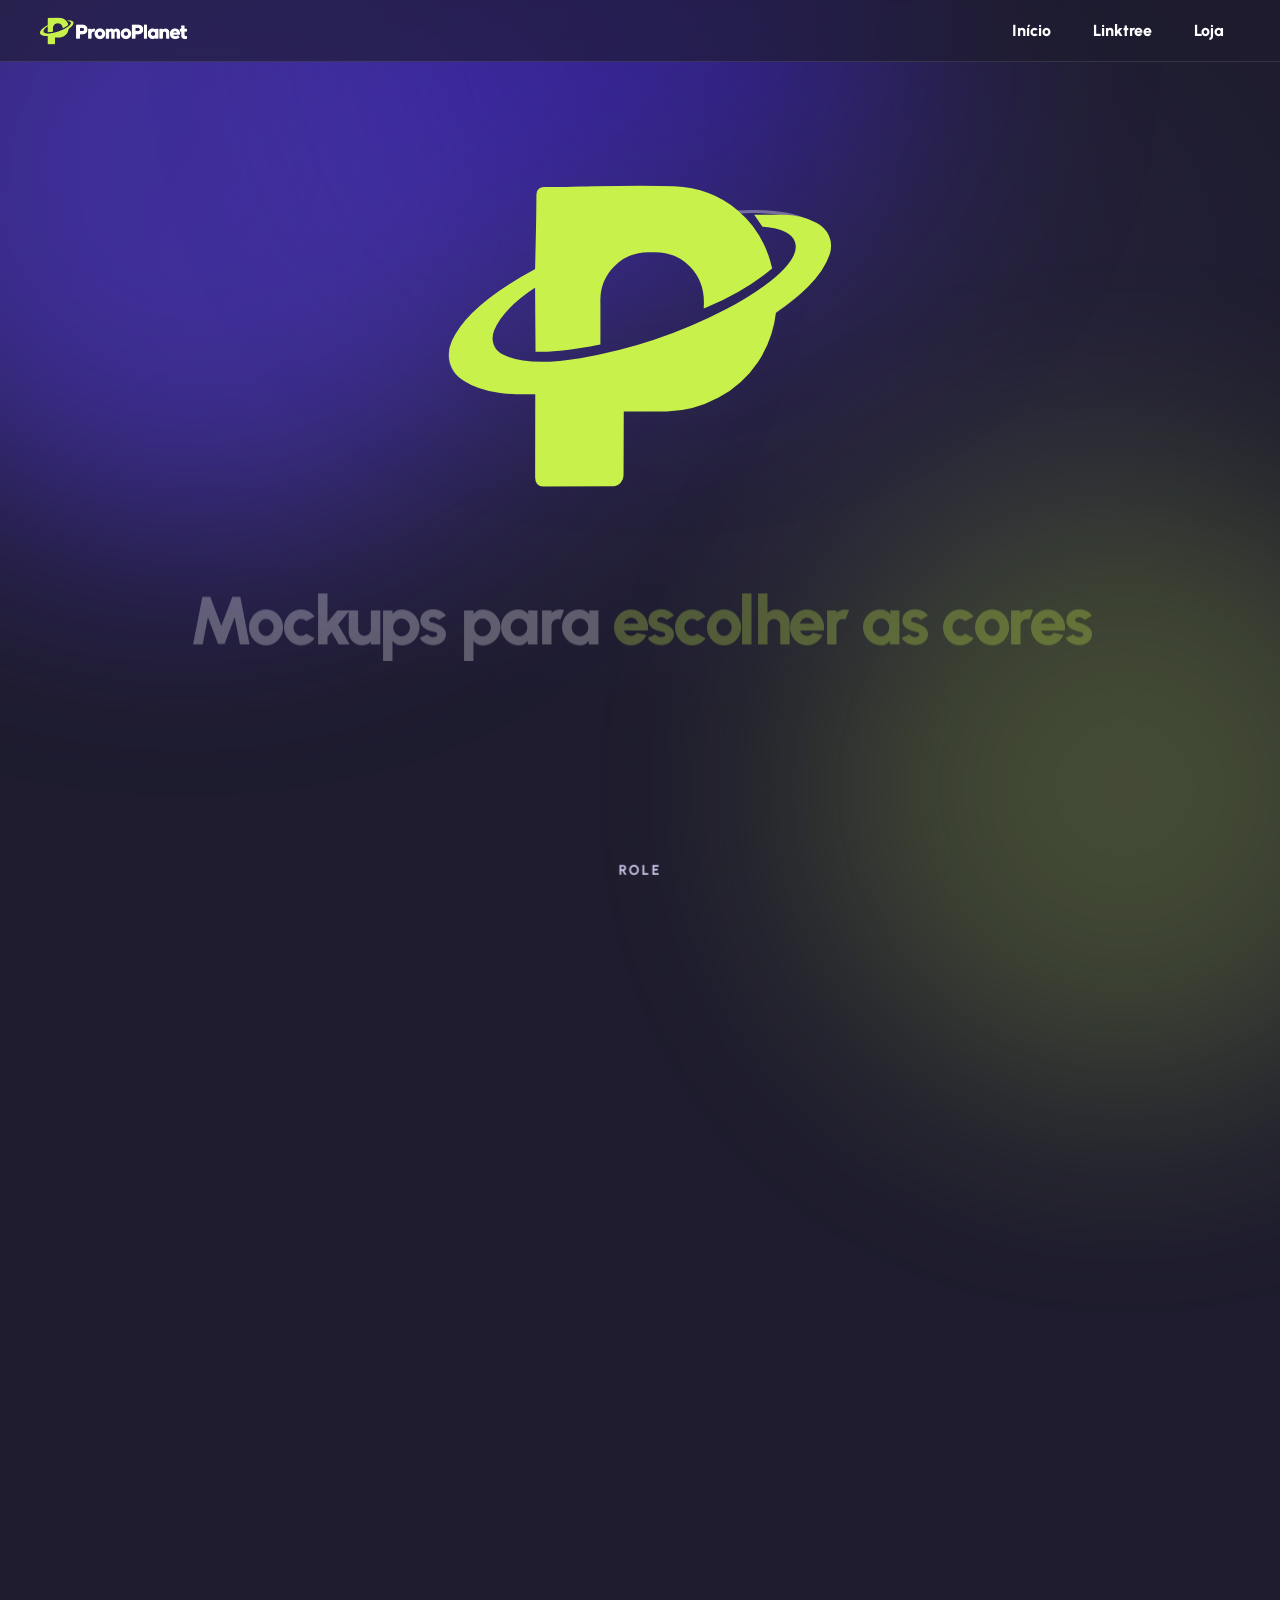
==== index.html @ d2e9e65b "feat: animated PromoPlanet mockups (Linktree in 3 colours, store in 4 styles)" ====
<!doctype html><html lang="pt-BR"><head><meta charset="utf-8"><meta http-equiv="refresh" content="0;url=linktree-previa-oficial/INICIO.html"><title>PromoPlanet · Mockups</title><style>body{margin:0;min-height:100vh;display:grid;place-items:center;background:#1E1C2E;color:#fff;font:700 20px system-ui,sans-serif}a{color:#C9F14B}</style></head><body><p>Abrindo os mockups… <a href="linktree-previa-oficial/INICIO.html">clique aqui se não abrir sozinho</a>.</p></body></html>
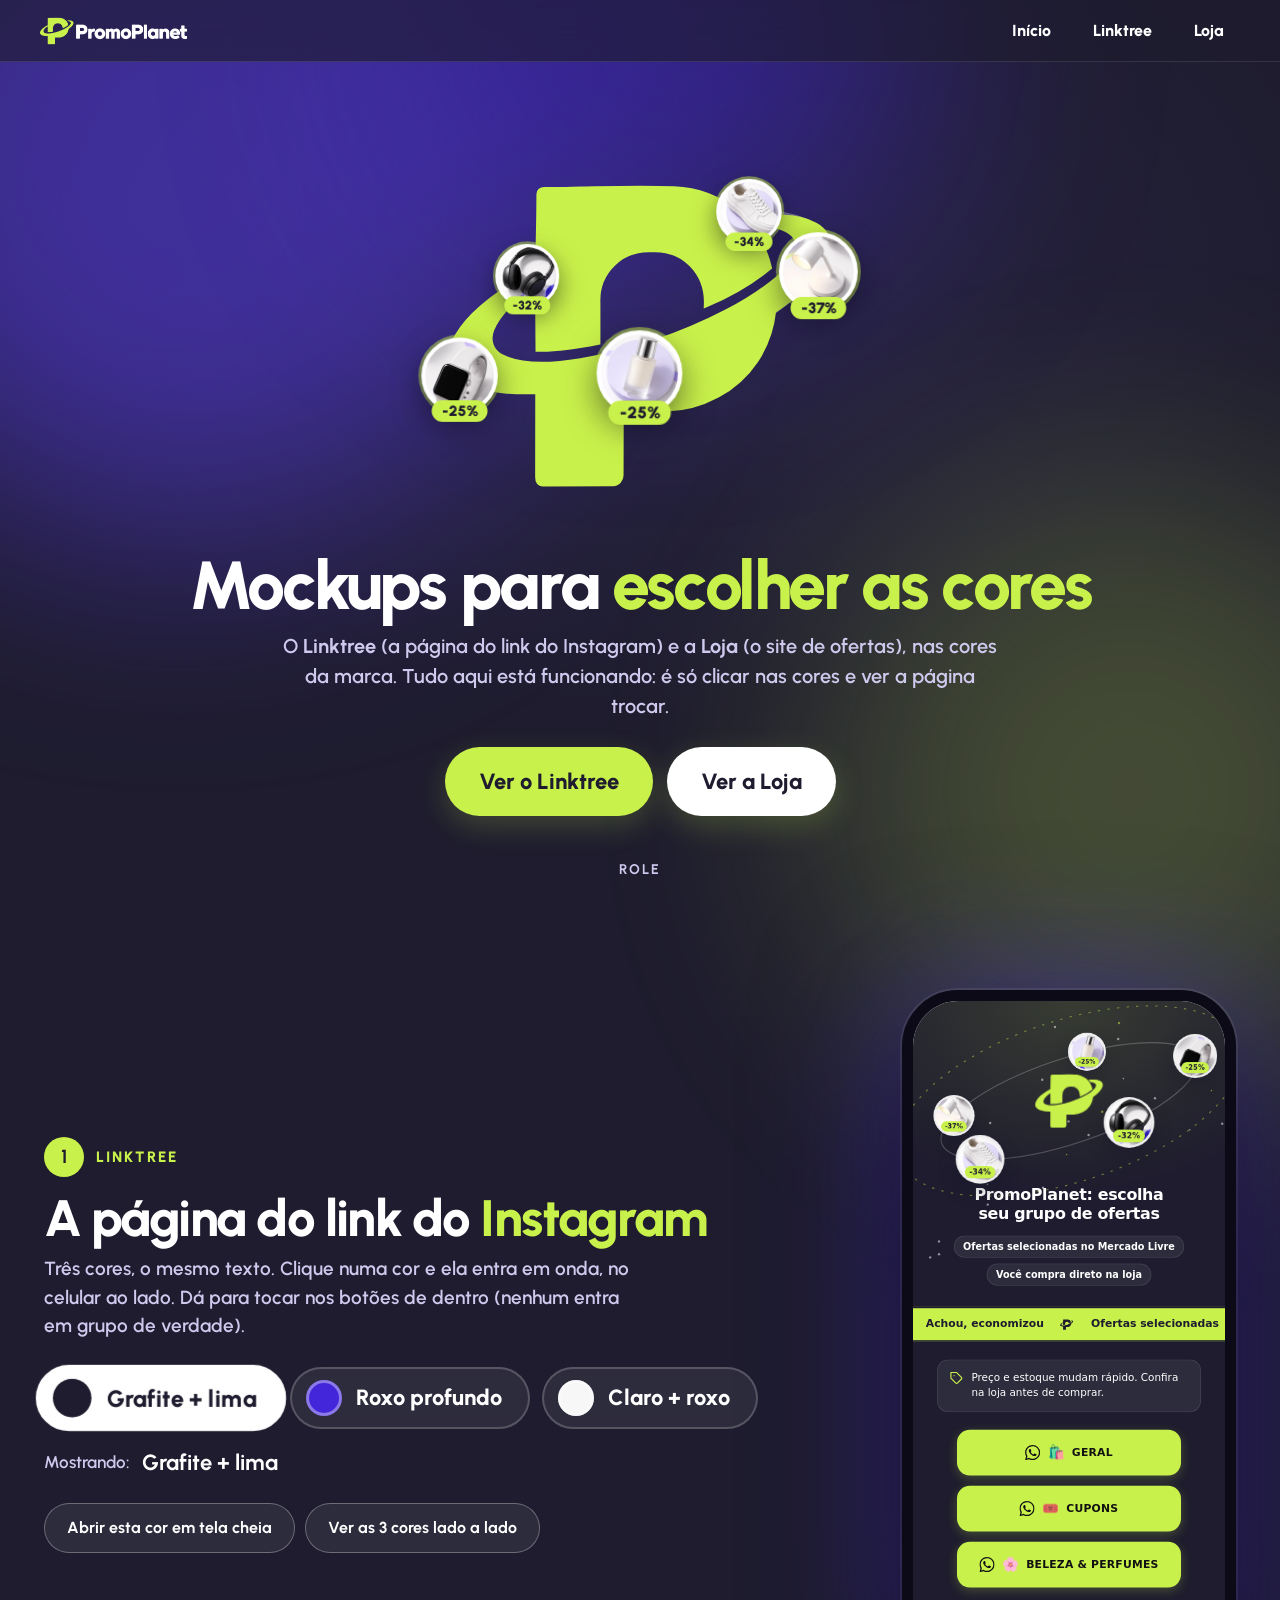
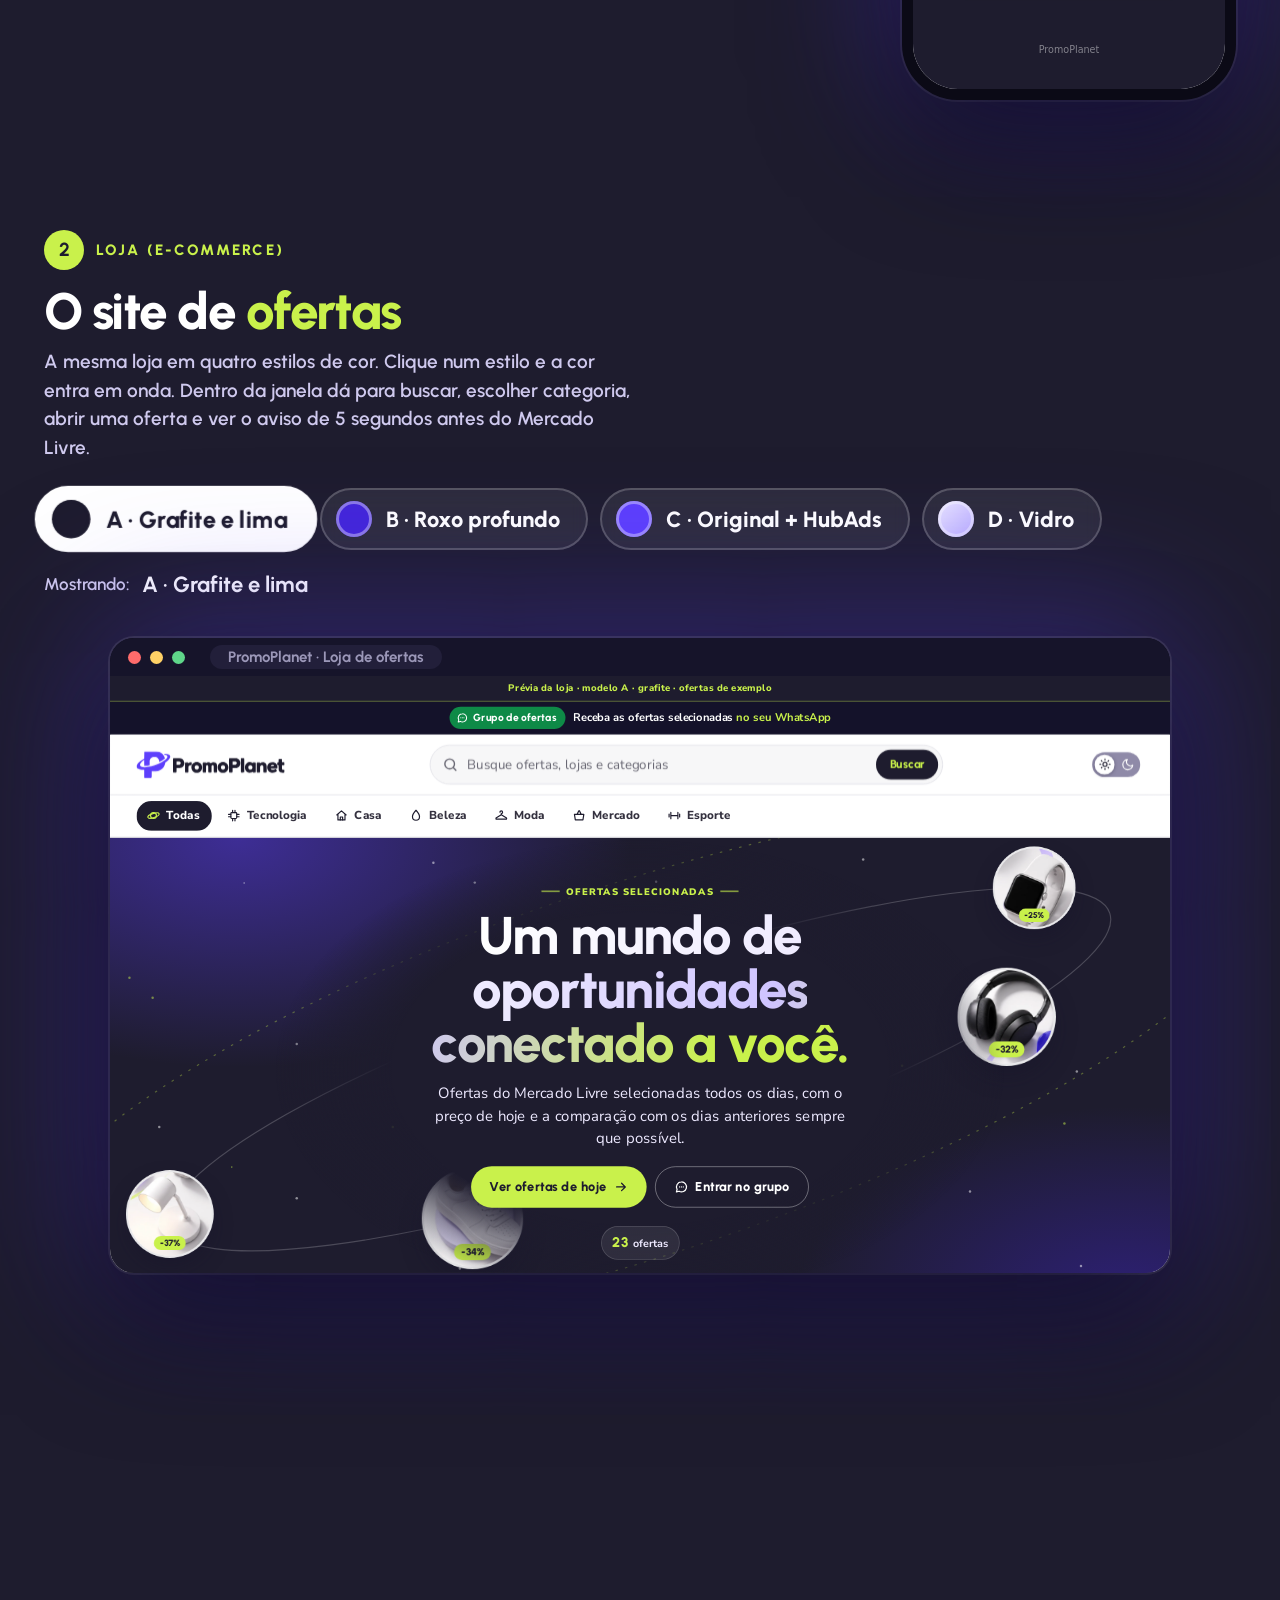
==== commit e130c900: "feat: link preview card (Open Graph image, title and description)" ====
--- a/index.html
+++ b/index.html
@@ -1 +1,21 @@
-<!doctype html><html lang="pt-BR"><head><meta charset="utf-8"><meta http-equiv="refresh" content="0;url=linktree-previa-oficial/INICIO.html"><title>PromoPlanet · Mockups</title><style>body{margin:0;min-height:100vh;display:grid;place-items:center;background:#1E1C2E;color:#fff;font:700 20px system-ui,sans-serif}a{color:#C9F14B}</style></head><body><p>Abrindo os mockups… <a href="linktree-previa-oficial/INICIO.html">clique aqui se não abrir sozinho</a>.</p></body></html>
+<!doctype html>
+<html lang="pt-BR"><head><meta charset="utf-8">
+<meta name="viewport" content="width=device-width,initial-scale=1">
+<title>PromoPlanet · Mockups para escolher as cores</title>
+<meta name="description" content="Linktree em 3 cores e Loja em 4 estilos, tudo funcionando. Clique e veja animado.">
+<meta property="og:type" content="website">
+<meta property="og:site_name" content="PromoPlanet">
+<meta property="og:locale" content="pt_BR">
+<meta property="og:title" content="PromoPlanet · Mockups para escolher as cores">
+<meta property="og:description" content="Linktree em 3 cores e Loja em 4 estilos, tudo funcionando. Clique e veja animado.">
+<meta property="og:url" content="https://eolemos.github.io/apresenta-ao-promoplanet/">
+<meta property="og:image" content="https://eolemos.github.io/apresenta-ao-promoplanet/og-image.jpg">
+<meta property="og:image:type" content="image/jpeg">
+<meta property="og:image:width" content="1200">
+<meta property="og:image:height" content="630">
+<meta property="og:image:alt" content="Mockups da PromoPlanet: Linktree e loja em varias cores">
+<meta name="twitter:card" content="summary_large_image">
+<script>location.replace("linktree-previa-oficial/INICIO.html"+location.search+location.hash)</script>
+<noscript><meta http-equiv="refresh" content="0;url=linktree-previa-oficial/INICIO.html"></noscript>
+<style>body{margin:0;min-height:100vh;display:grid;place-items:center;background:#1E1C2E;color:#fff;font:700 20px system-ui,sans-serif}a{color:#C9F14B}</style></head>
+<body><p>Abrindo os mockups… <a href="linktree-previa-oficial/INICIO.html">clique aqui se não abrir sozinho</a>.</p></body></html>
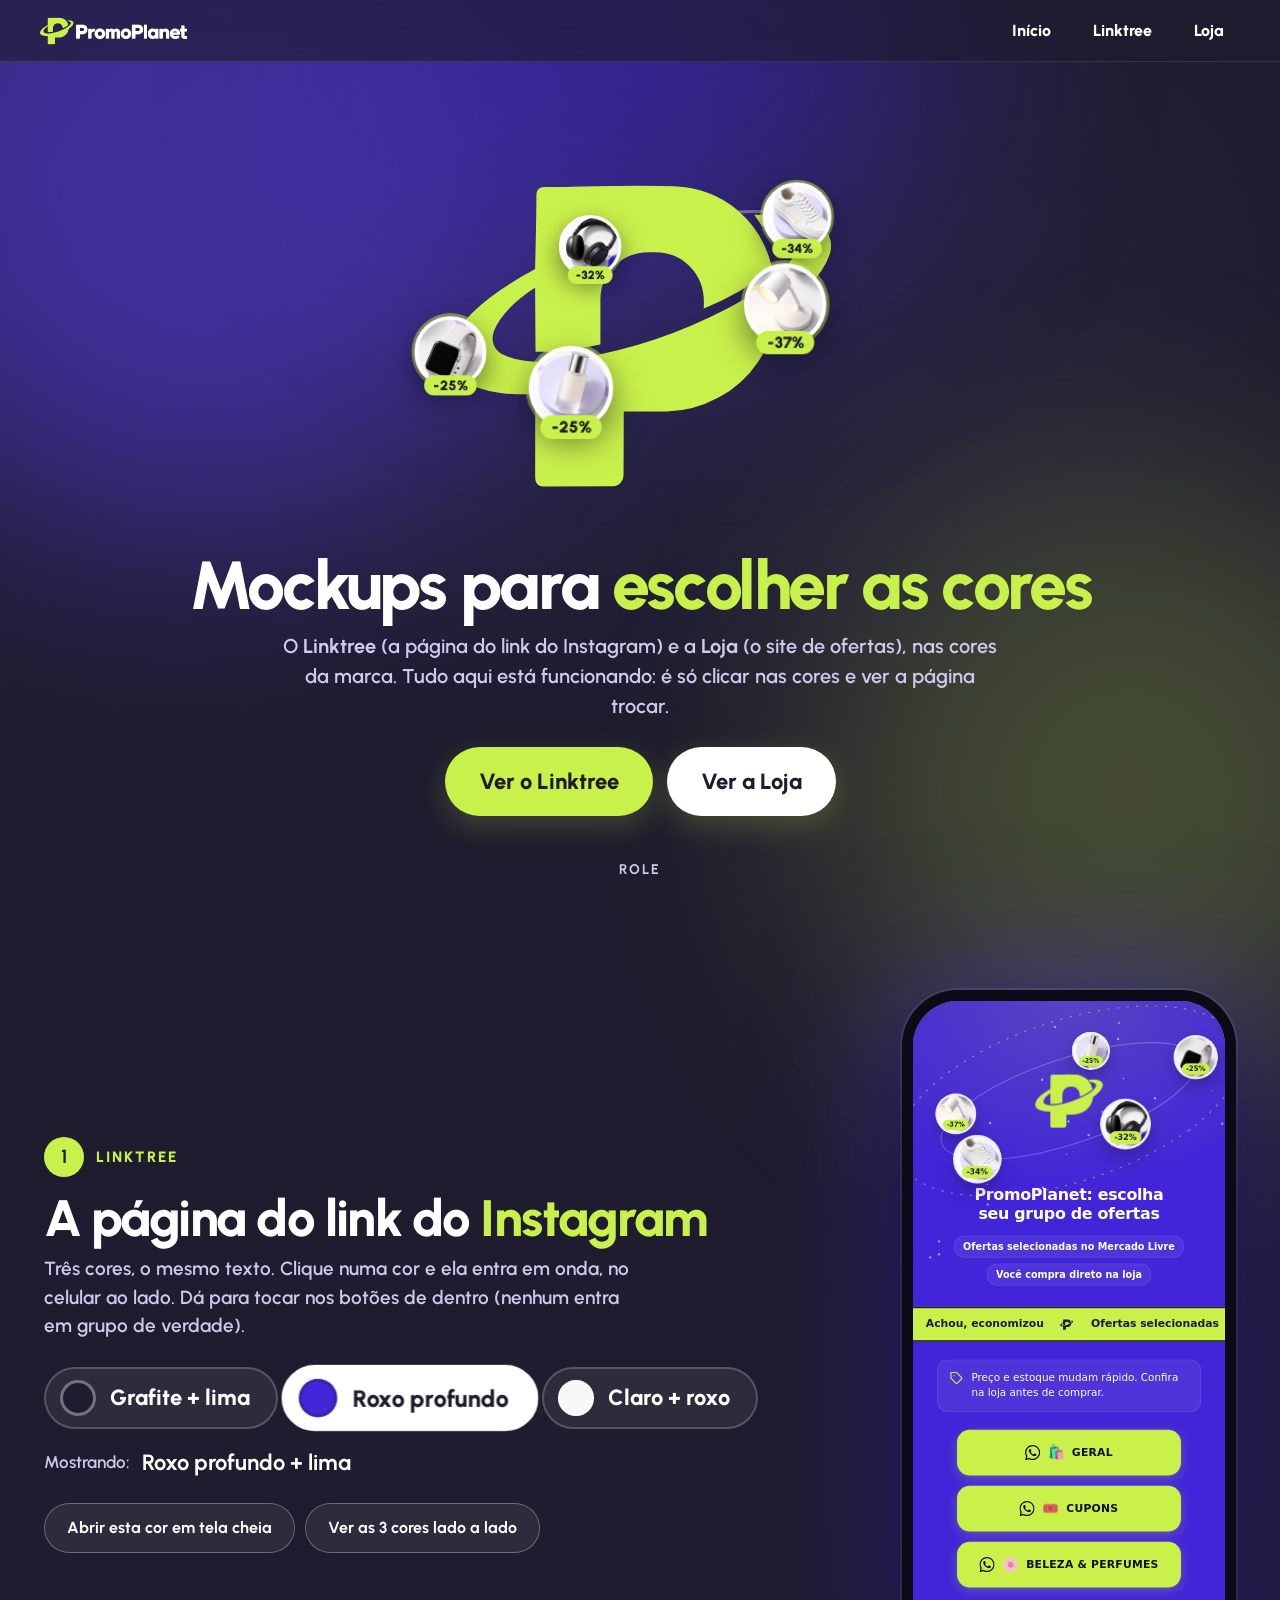
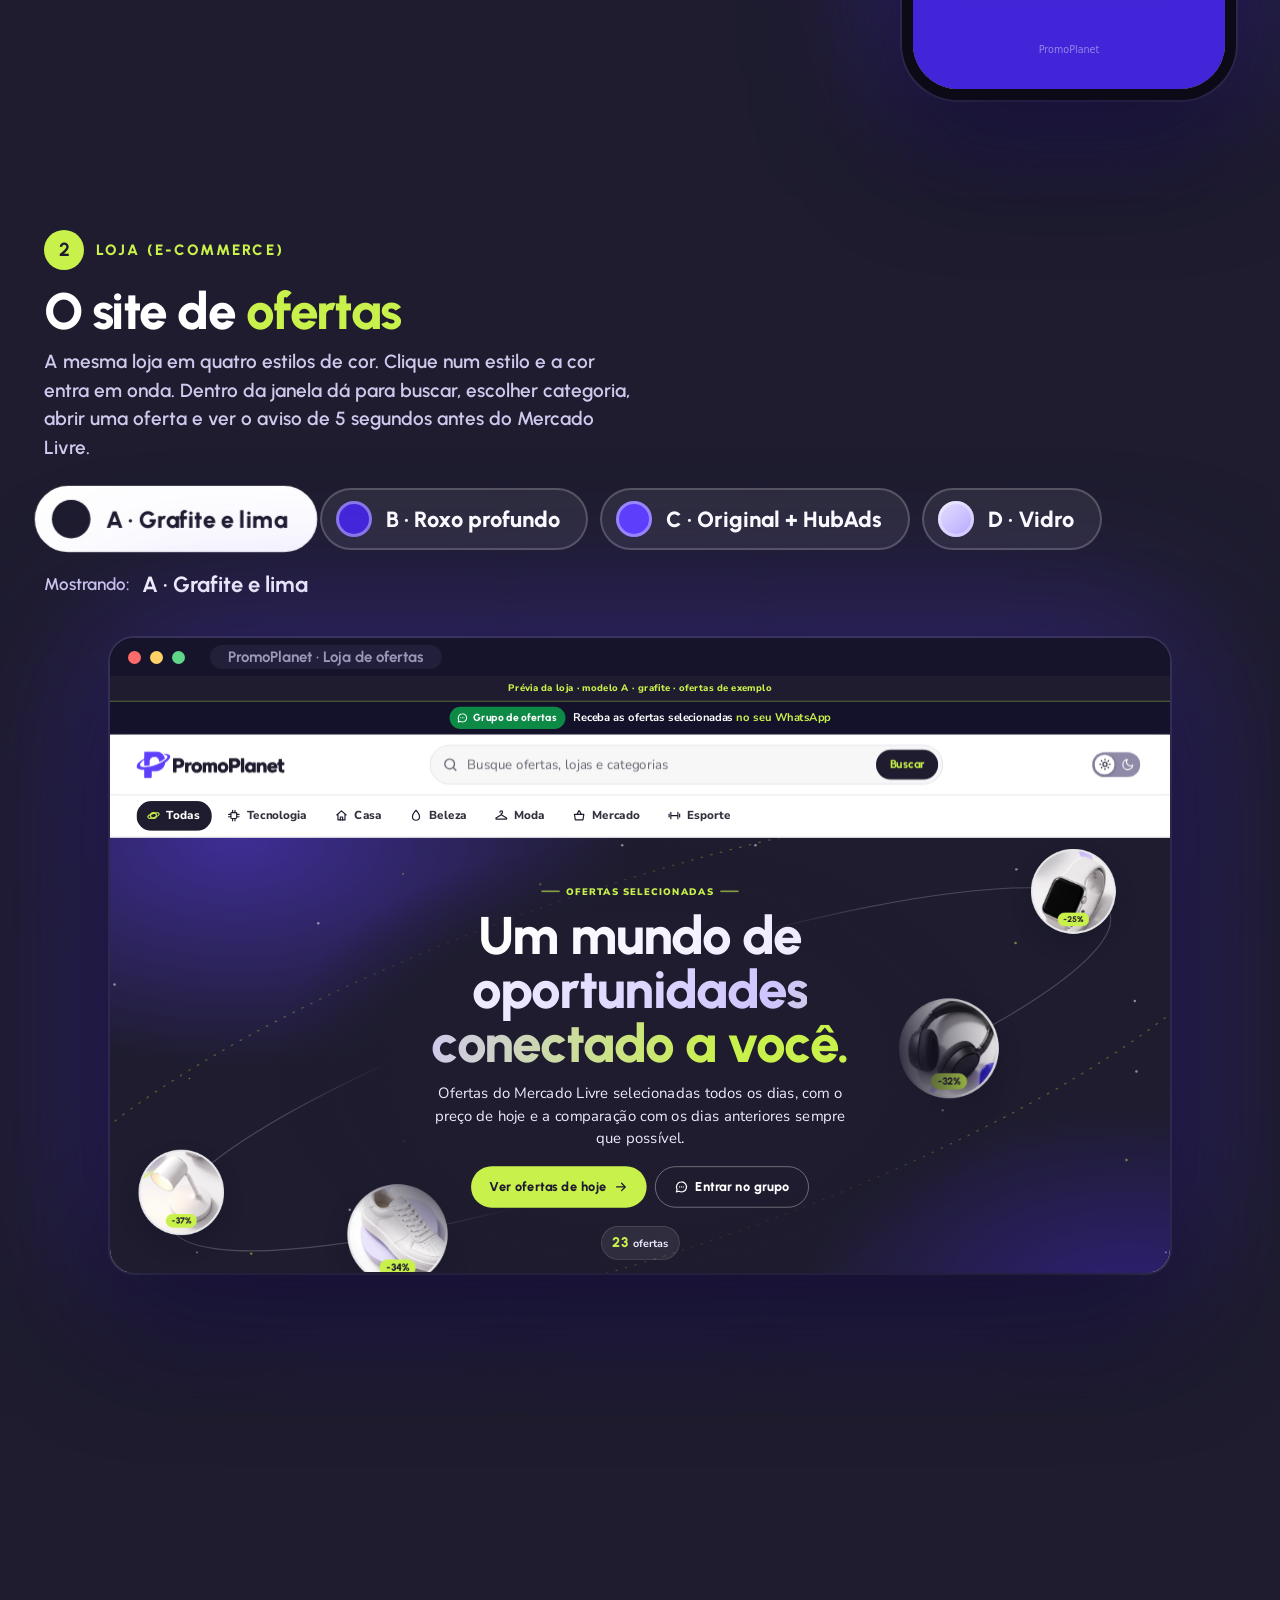
==== commit b7b2b008: "chore: og:url matches the shared link (fresh preview cache key)" ====
--- a/index.html
+++ b/index.html
@@ -8,7 +8,7 @@
 <meta property="og:locale" content="pt_BR">
 <meta property="og:title" content="PromoPlanet · Mockups para escolher as cores">
 <meta property="og:description" content="Linktree em 3 cores e Loja em 4 estilos, tudo funcionando. Clique e veja animado.">
-<meta property="og:url" content="https://eolemos.github.io/apresenta-ao-promoplanet/">
+<meta property="og:url" content="https://eolemos.github.io/apresenta-ao-promoplanet/?v=2">
 <meta property="og:image" content="https://eolemos.github.io/apresenta-ao-promoplanet/og-image.jpg">
 <meta property="og:image:type" content="image/jpeg">
 <meta property="og:image:width" content="1200">
